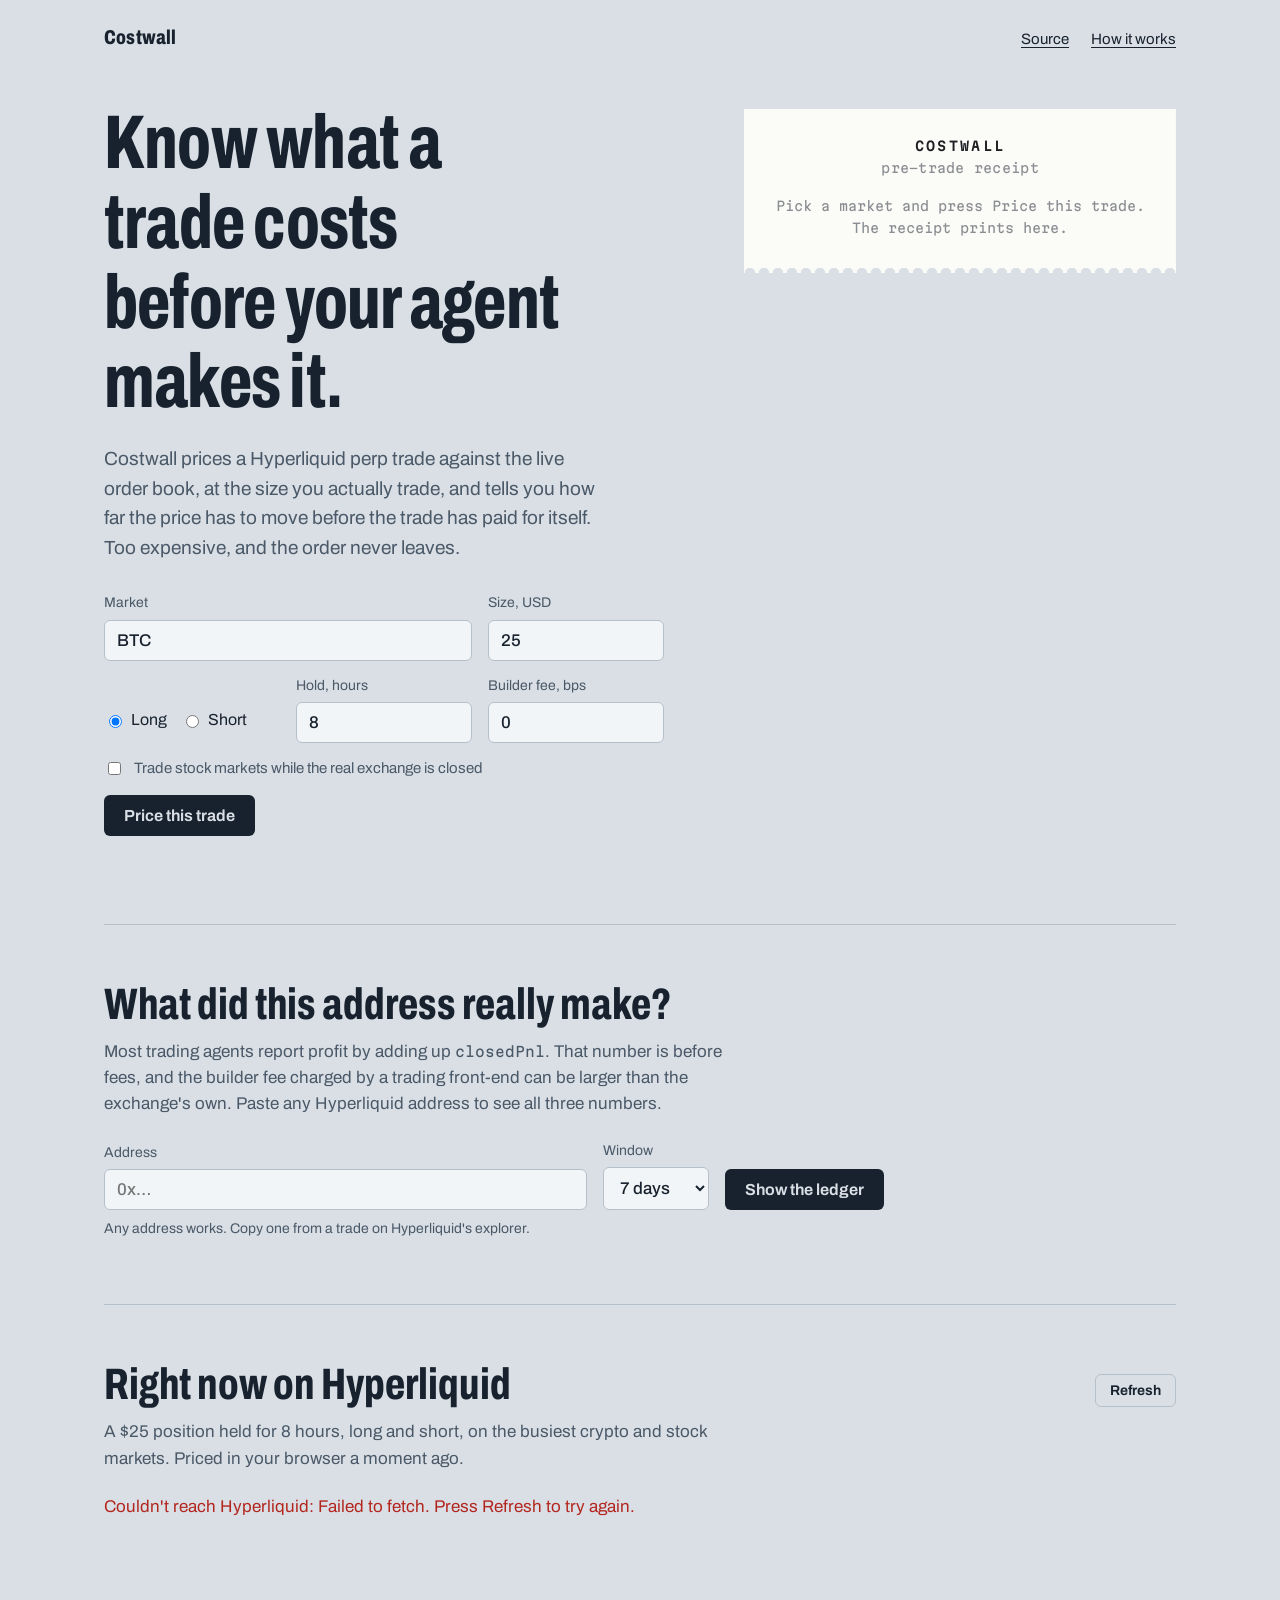
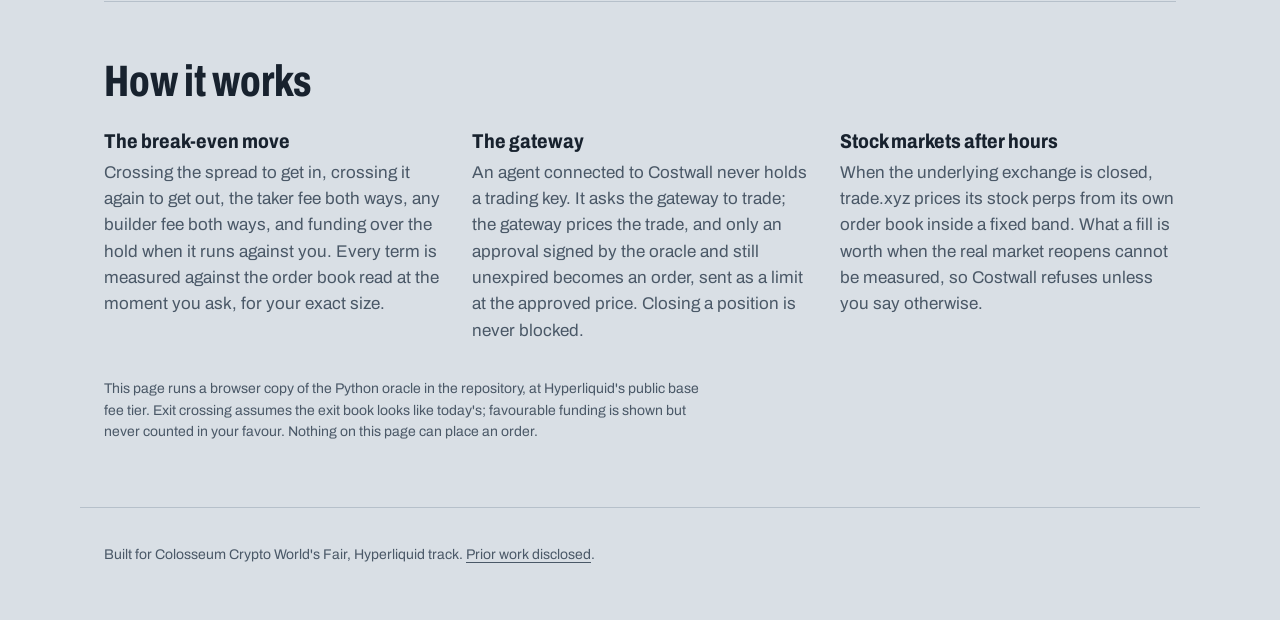
==== docs/index.html @ 40d47704 "feat(site): live pricing receipt, address ledger and market board A static page for GitHub Pages (do" ====
<!doctype html>
<html lang="en">
<head>
<meta charset="utf-8">
<meta name="viewport" content="width=device-width, initial-scale=1">
<title>Costwall</title>
<meta name="description" content="Prices a Hyperliquid trade against the live order book at its real size, and tells you how far price must move before it pays for itself.">
<link rel="preconnect" href="https://fonts.googleapis.com">
<link rel="preconnect" href="https://fonts.gstatic.com" crossorigin>
<link href="https://fonts.googleapis.com/css2?family=Archivo:wdth,wght@62..125,300..800&family=Martian+Mono:wght@400;600&display=swap" rel="stylesheet">
<link rel="stylesheet" href="style.css">
<link rel="icon" href="data:image/svg+xml,%3Csvg xmlns=%22http://www.w3.org/2000/svg%22 viewBox=%220 0 32 32%22%3E%3Crect x=%224%22 y=%223%22 width=%2224%22 height=%2226%22 rx=%221%22 fill=%22%23fbfbf8%22 stroke=%22%2318222e%22 stroke-width=%222%22/%3E%3Cpath d=%22M9 11h14M9 16h14M9 21h8%22 stroke=%22%2318222e%22 stroke-width=%222%22/%3E%3C/svg%3E">
</head>
<body>
<header class="top">
  <span class="brand">Costwall</span>
  <nav>
    <a href="https://github.com/Lawnsonic/costwall">Source</a>
    <a href="#how">How it works</a>
  </nav>
</header>

<main>
  <section class="hero" aria-labelledby="hero-title">
    <div class="pitch">
      <h1 id="hero-title">Know what a trade costs before your agent makes it.</h1>
      <p class="lede">Costwall prices a Hyperliquid perp trade against the live order book, at the size you actually trade, and tells you how far the price has to move before the trade has paid for itself. Too expensive, and the order never leaves.</p>

      <form id="price-form" class="form" autocomplete="off">
        <label class="field wide">
          <span>Market</span>
          <input id="coin" list="coins" value="BTC" required spellcheck="false">
          <datalist id="coins"></datalist>
        </label>
        <label class="field">
          <span>Size, USD</span>
          <input id="notional" type="number" min="10" step="1" value="25" required>
        </label>
        <fieldset class="field side">
          <legend>Direction</legend>
          <label><input type="radio" name="side" value="BUY" checked> Long</label>
          <label><input type="radio" name="side" value="SELL"> Short</label>
        </fieldset>
        <label class="field">
          <span>Hold, hours</span>
          <input id="hold" type="number" min="0" step="1" value="8">
        </label>
        <label class="field">
          <span>Builder fee, bps</span>
          <input id="builder" type="number" min="0" max="10" step="0.5" value="0">
        </label>
        <label class="check">
          <input id="accept-internal" type="checkbox">
          Trade stock markets while the real exchange is closed
        </label>
        <button type="submit" id="price-btn">Price this trade</button>
      </form>
    </div>

    <div class="receipt-wrap" aria-live="polite">
      <article id="receipt" class="receipt" data-state="idle">
        <p class="r-head">COSTWALL<br><span>pre-trade receipt</span></p>
        <p class="r-idle">Pick a market and press Price this trade. The receipt prints here.</p>
      </article>
    </div>
  </section>

  <section class="ledger" aria-labelledby="ledger-title">
    <h2 id="ledger-title">What did this address really make?</h2>
    <p class="section-lede">Most trading agents report profit by adding up <code>closedPnl</code>. That number is before fees, and the builder fee charged by a trading front-end can be larger than the exchange's own. Paste any Hyperliquid address to see all three numbers.</p>
    <form id="ledger-form" class="ledger-form" autocomplete="off">
      <label class="field grow">
        <span>Address</span>
        <input id="address" placeholder="0x…" pattern="^0x[0-9a-fA-F]{40}$" required spellcheck="false">
      </label>
      <label class="field">
        <span>Window</span>
        <select id="days">
          <option value="1">1 day</option>
          <option value="3">3 days</option>
          <option value="7" selected>7 days</option>
          <option value="30">30 days</option>
        </select>
      </label>
      <button type="submit" id="ledger-btn">Show the ledger</button>
    </form>
    <p class="hint">Any address works. Copy one from a trade on Hyperliquid's explorer.</p>
    <div id="ledger-out" aria-live="polite"></div>
  </section>

  <section class="board" aria-labelledby="board-title">
    <div class="board-head">
      <h2 id="board-title">Right now on Hyperliquid</h2>
      <button id="board-btn" class="quiet">Refresh</button>
    </div>
    <p class="section-lede">A $25 position held for 8 hours, long and short, on the busiest crypto and stock markets. Priced in your browser a moment ago.</p>
    <div id="board-out" aria-live="polite"><p class="muted">Loading the order books…</p></div>
  </section>

  <section id="how" class="how" aria-labelledby="how-title">
    <h2 id="how-title">How it works</h2>
    <div class="how-grid">
      <div>
        <h3>The break-even move</h3>
        <p>Crossing the spread to get in, crossing it again to get out, the taker fee both ways, any builder fee both ways, and funding over the hold when it runs against you. Every term is measured against the order book read at the moment you ask, for your exact size.</p>
      </div>
      <div>
        <h3>The gateway</h3>
        <p>An agent connected to Costwall never holds a trading key. It asks the gateway to trade; the gateway prices the trade, and only an approval signed by the oracle and still unexpired becomes an order, sent as a limit at the approved price. Closing a position is never blocked.</p>
      </div>
      <div>
        <h3>Stock markets after hours</h3>
        <p>When the underlying exchange is closed, trade.xyz prices its stock perps from its own order book inside a fixed band. What a fill is worth when the real market reopens cannot be measured, so Costwall refuses unless you say otherwise.</p>
      </div>
    </div>
    <p class="fine">This page runs a browser copy of the Python oracle in the repository, at Hyperliquid's public base fee tier. Exit crossing assumes the exit book looks like today's; favourable funding is shown but never counted in your favour. Nothing on this page can place an order.</p>
  </section>
</main>

<footer class="foot">
  <p>Built for Colosseum Crypto World's Fair, Hyperliquid track. <a href="https://github.com/Lawnsonic/costwall/blob/main/PRIOR_WORK.md">Prior work disclosed</a>.</p>
</footer>

<script src="app.js"></script>
</body>
</html>
---- docs/style.css ----
:root {
  --page: #d9dfe5;
  --ink: #18222e;
  --ink-soft: #4a5867;
  --rule: #b6c0ca;
  --paper: #fbfbf8;
  --paper-ink: #1d1f22;
  --paper-faint: #8a8d91;
  --stamp-ok: #1e6b57;
  --stamp-no: #b3261e;
  --field: #f2f5f7;
  --focus: #1f5fbf;
  --sans: "Archivo", system-ui, sans-serif;
  --mono: "Martian Mono", ui-monospace, monospace;
}

@media (prefers-color-scheme: dark) {
  :root:not([data-theme="light"]) {
    --page: #1a2129;
    --ink: #e4e9ee;
    --ink-soft: #a3afbb;
    --rule: #3a4653;
    --field: #232c36;
    --focus: #7fb0ff;
  }
}
:root[data-theme="dark"] {
  --page: #1a2129;
  --ink: #e4e9ee;
  --ink-soft: #a3afbb;
  --rule: #3a4653;
  --field: #232c36;
  --focus: #7fb0ff;
}

* { box-sizing: border-box; }

body {
  margin: 0;
  background: var(--page);
  color: var(--ink);
  font-family: var(--sans);
  font-size: 17px;
  line-height: 1.55;
  font-variation-settings: "wdth" 100;
}

a { color: inherit; text-underline-offset: 3px; }
code { font-family: var(--mono); font-size: 0.82em; }
:focus-visible { outline: 3px solid var(--focus); outline-offset: 2px; }

.top, main, .foot { max-width: 1120px; margin: 0 auto; padding: 0 24px; }

.top {
  display: flex; justify-content: space-between; align-items: baseline;
  padding-top: 22px; padding-bottom: 22px;
}
.brand { font-weight: 800; font-size: 20px; font-variation-settings: "wdth" 75; letter-spacing: 0.01em; }
.top nav { display: flex; gap: 22px; font-size: 15px; }

h1, h2, h3 { margin: 0; font-weight: 750; line-height: 1.05; }
h1 {
  font-size: clamp(40px, 6.2vw, 76px);
  font-variation-settings: "wdth" 68;
  letter-spacing: -0.01em;
  max-width: 13.5ch;
}
h2 { font-size: clamp(30px, 3.6vw, 44px); font-variation-settings: "wdth" 72; }
h3 { font-size: 20px; font-variation-settings: "wdth" 85; margin-bottom: 8px; }

.lede { font-size: 19px; color: var(--ink-soft); max-width: 46ch; margin: 22px 0 30px; }
.section-lede { color: var(--ink-soft); max-width: 62ch; margin: 12px 0 22px; }
.muted, .hint { color: var(--ink-soft); }
.hint { font-size: 14px; margin: 8px 0 0; }

/* ---------- hero ---------- */
.hero {
  display: grid; grid-template-columns: minmax(0, 1.15fr) minmax(300px, 0.85fr);
  gap: 56px; align-items: start; padding: 28px 0 88px;
}

.form { display: grid; grid-template-columns: repeat(3, minmax(0, 1fr)); gap: 14px 16px; max-width: 560px; }
.field { display: flex; flex-direction: column; gap: 6px; font-size: 14px; color: var(--ink-soft); border: 0; padding: 0; margin: 0; min-width: 0; }
.field.wide { grid-column: span 2; }
.field input, .field select {
  font: 500 17px var(--sans); color: var(--ink);
  background: var(--field); border: 1px solid var(--rule); border-radius: 6px;
  padding: 10px 12px; width: 100%;
}
.field.side { flex-direction: row; flex-wrap: wrap; gap: 4px 14px; align-items: center; padding-top: 22px; }
.field.side legend { position: absolute; width: 1px; height: 1px; overflow: hidden; clip: rect(0 0 0 0); }
.field.side label { color: var(--ink); font-size: 16px; display: flex; gap: 6px; align-items: center; }
.check { grid-column: 1 / -1; display: flex; gap: 10px; align-items: center; font-size: 15px; color: var(--ink-soft); }

button {
  font: 650 16px var(--sans); color: var(--page); background: var(--ink);
  border: 0; border-radius: 6px; padding: 12px 20px; cursor: pointer;
  justify-self: start;
}
button[disabled] { opacity: 0.55; cursor: progress; }
button.quiet { background: transparent; color: var(--ink); border: 1px solid var(--rule); padding: 8px 14px; font-size: 14px; }
.form button { grid-column: 1 / -1; }

/* ---------- receipt (the one loud thing) ---------- */
.receipt-wrap { position: relative; padding-top: 6px; }
.receipt {
  position: relative;
  background: var(--paper); color: var(--paper-ink);
  font-family: var(--mono); font-size: 13px; line-height: 1.7;
  padding: 26px 24px 34px;
  box-shadow: 0 1px 0 rgba(24, 34, 46, 0.08), 0 18px 30px -18px rgba(24, 34, 46, 0.45);
  --tooth: 9px;
  -webkit-mask: radial-gradient(circle at 50% 100%, transparent 5px, #000 5.5px) bottom / 14px var(--tooth) repeat-x,
                linear-gradient(#000, #000) top / 100% calc(100% - var(--tooth) + 1px) no-repeat;
          mask: radial-gradient(circle at 50% 100%, transparent 5px, #000 5.5px) bottom / 14px var(--tooth) repeat-x,
                linear-gradient(#000, #000) top / 100% calc(100% - var(--tooth) + 1px) no-repeat;
}
.receipt.printing { animation: feed 520ms steps(8, end); transform-origin: top; }
@keyframes feed { from { clip-path: inset(0 0 100% 0); } to { clip-path: inset(0 0 0 0); } }
@media (prefers-reduced-motion: reduce) { .receipt.printing { animation: none; } }

.r-head { text-align: center; font-weight: 600; letter-spacing: 0.18em; margin: 0 0 16px; }
.r-head span { letter-spacing: 0.02em; font-weight: 400; color: var(--paper-faint); }
.r-idle { color: var(--paper-faint); margin: 0; text-align: center; }
.r-meta { margin: 0 0 12px; }
.r-rule { border: 0; border-top: 1px dashed var(--paper-faint); margin: 12px 0; }
.r-line { display: flex; justify-content: space-between; gap: 12px; }
.r-line .v { white-space: nowrap; }
.r-line.dim { color: var(--paper-faint); }
.r-total { font-weight: 600; font-size: 15px; }
.r-big { font-size: 34px; font-weight: 600; line-height: 1.1; margin: 4px 0 2px; letter-spacing: -0.02em; }
.r-note { color: var(--paper-faint); font-size: 11.5px; margin: 10px 0 0; line-height: 1.55; }
.r-why { margin: 10px 0 0; }

.stamp {
  position: absolute; right: 18px; top: 92px;
  font-family: var(--sans); font-weight: 800; font-size: 22px;
  font-variation-settings: "wdth" 80; letter-spacing: 0.06em;
  padding: 4px 12px; border: 3px solid currentColor; border-radius: 4px;
  transform: rotate(-9deg); opacity: 0.86; mix-blend-mode: multiply;
}
.stamp.ok { color: var(--stamp-ok); }
.stamp.no { color: var(--stamp-no); }

/* ---------- ledger ---------- */
.ledger, .board, .how { border-top: 1px solid var(--rule); padding: 56px 0 64px; }
.ledger-form { display: flex; flex-wrap: wrap; gap: 14px 16px; align-items: end; max-width: 780px; }
.field.grow { flex: 1 1 320px; }

.trio { display: grid; grid-template-columns: repeat(3, minmax(0, 1fr)); gap: 16px; margin: 30px 0 26px; max-width: 900px; }
.trio > div { border-left: 3px solid var(--rule); padding: 2px 0 2px 14px; }
.trio > div.truth { border-left-color: var(--ink); }
.trio .k { font-size: 14px; color: var(--ink-soft); }
.trio .n { font-size: clamp(26px, 3.2vw, 38px); font-weight: 750; font-variation-settings: "wdth" 75; font-variant-numeric: tabular-nums; }

.fall { max-width: 900px; margin: 6px 0 18px; }
.fall-row { display: grid; grid-template-columns: 190px minmax(0, 1fr) 110px; gap: 14px; align-items: center; padding: 5px 0; font-size: 15px; }
.fall-track { position: relative; height: 22px; }
.fall-zero { position: absolute; top: -4px; bottom: -4px; width: 1px; background: var(--ink-soft); }
.fall-bar { position: absolute; top: 0; height: 100%; border-radius: 2px; min-width: 2px; }
.fall-bar.neg { background: var(--stamp-no); }
.fall-bar.pos { background: var(--stamp-ok); }
.fall-bar.total { background: var(--ink); }
.fall-val { text-align: right; font-variant-numeric: tabular-nums; }

details.coins { margin-top: 18px; max-width: 900px; }
details.coins summary { cursor: pointer; color: var(--ink-soft); }

table { border-collapse: collapse; width: 100%; font-size: 15px; font-variant-numeric: tabular-nums; }
th { text-align: left; font-weight: 600; color: var(--ink-soft); font-size: 13px; padding: 8px 10px; border-bottom: 1px solid var(--rule); }
td { padding: 8px 10px; border-bottom: 1px solid var(--rule); vertical-align: top; }
td.num, th.num { text-align: right; }
.table-scroll { overflow-x: auto; }

/* ---------- board ---------- */
.board-head { display: flex; justify-content: space-between; align-items: end; gap: 16px; }
.summary { margin: 0 0 16px; font-size: 16px; }
.cell-ok { color: var(--ink); }
.cell-ok b { font-weight: 650; }
.cell-no { color: var(--stamp-no); }
@media (prefers-color-scheme: dark) { :root:not([data-theme="light"]) .cell-no { color: #ff8a80; } }
.sub { display: block; font-size: 13px; color: var(--ink-soft); }

/* ---------- how ---------- */
.how-grid { display: grid; grid-template-columns: repeat(3, minmax(0, 1fr)); gap: 32px; margin-top: 26px; }
.how-grid p { color: var(--ink-soft); margin: 0; }
.fine { font-size: 14px; color: var(--ink-soft); max-width: 75ch; margin: 34px 0 0; }

.foot { border-top: 1px solid var(--rule); padding-top: 22px; padding-bottom: 40px; font-size: 14px; color: var(--ink-soft); }
.error { color: var(--stamp-no); }

@media (max-width: 860px) {
  .hero { grid-template-columns: 1fr; gap: 36px; padding-bottom: 60px; }
  .how-grid, .trio { grid-template-columns: 1fr; }
  .fall-row { grid-template-columns: 120px minmax(0, 1fr) 92px; font-size: 14px; }
}
@media (max-width: 520px) {
  .top, main, .foot { padding: 0 16px; }
  .top { padding-top: 18px; padding-bottom: 18px; }
  .form { grid-template-columns: 1fr 1fr; }
  .field.wide { grid-column: 1 / -1; }
  .stamp { top: 84px; font-size: 18px; }
}
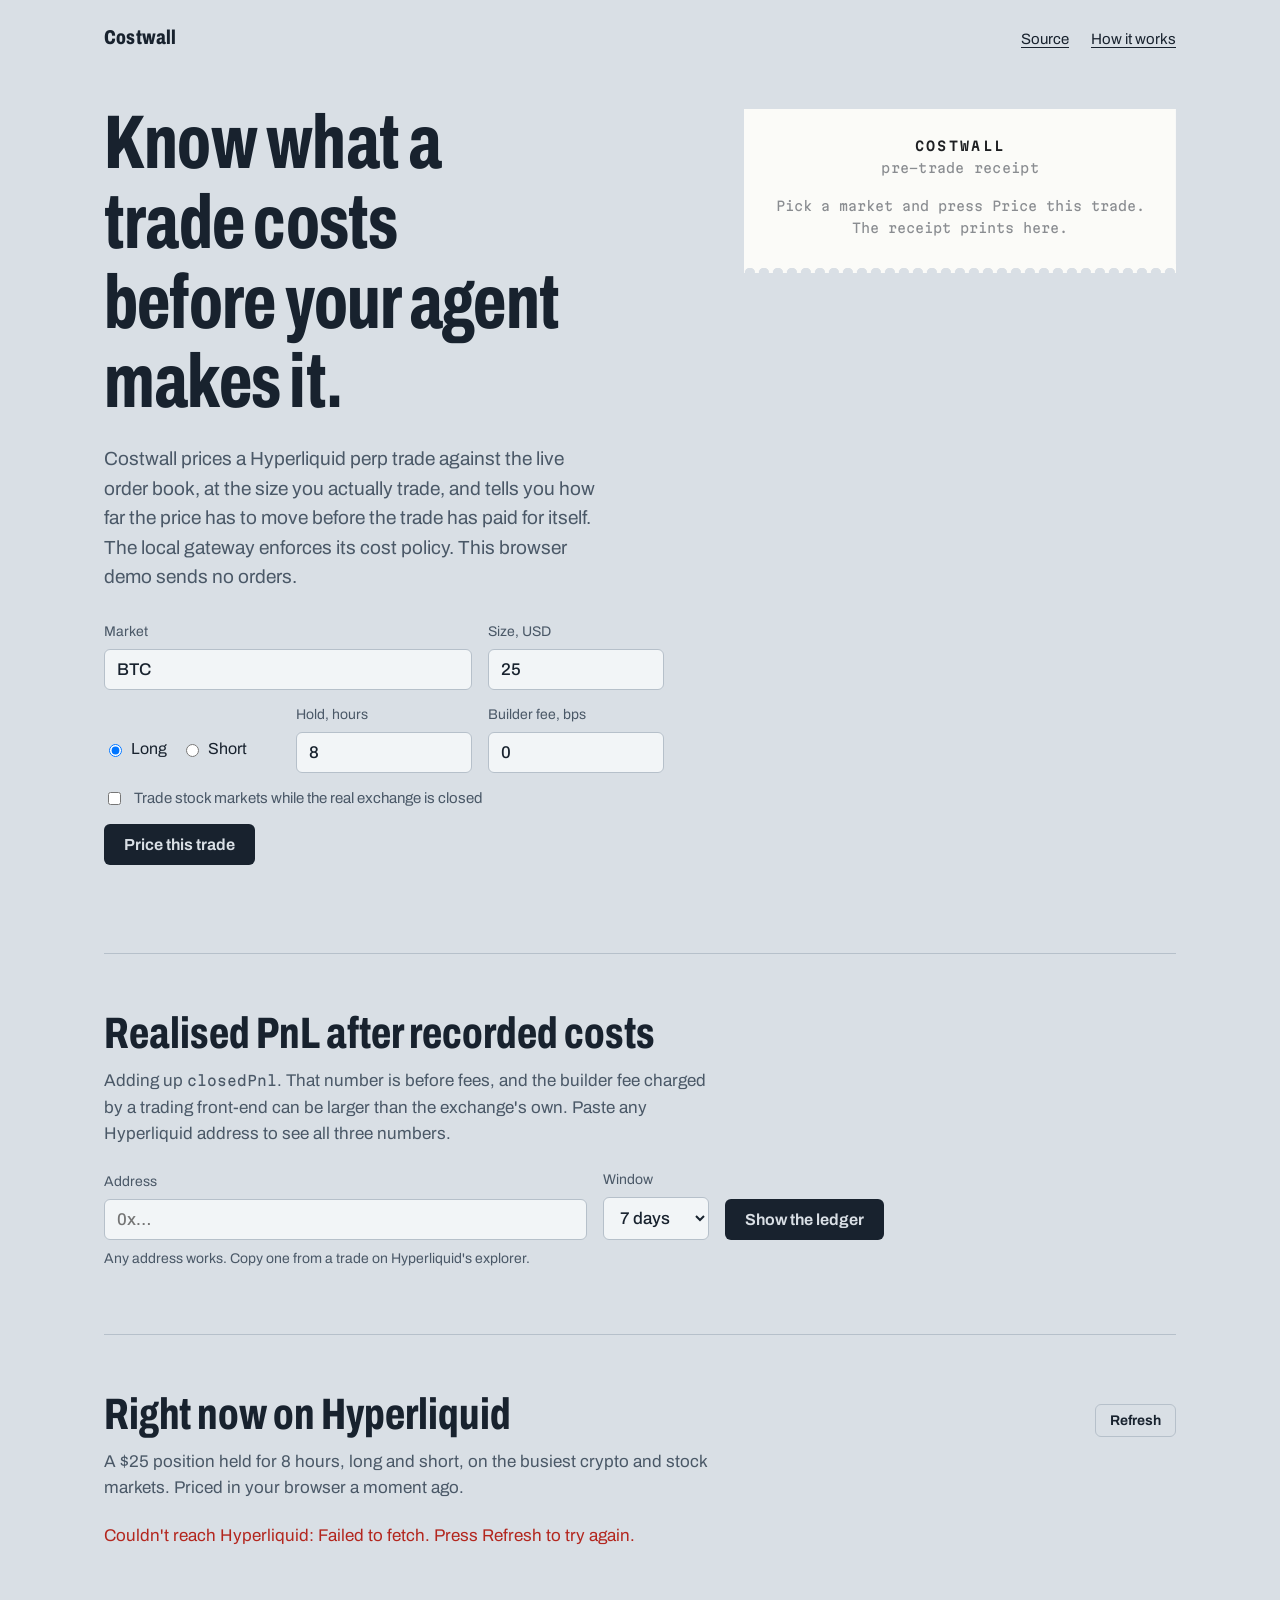
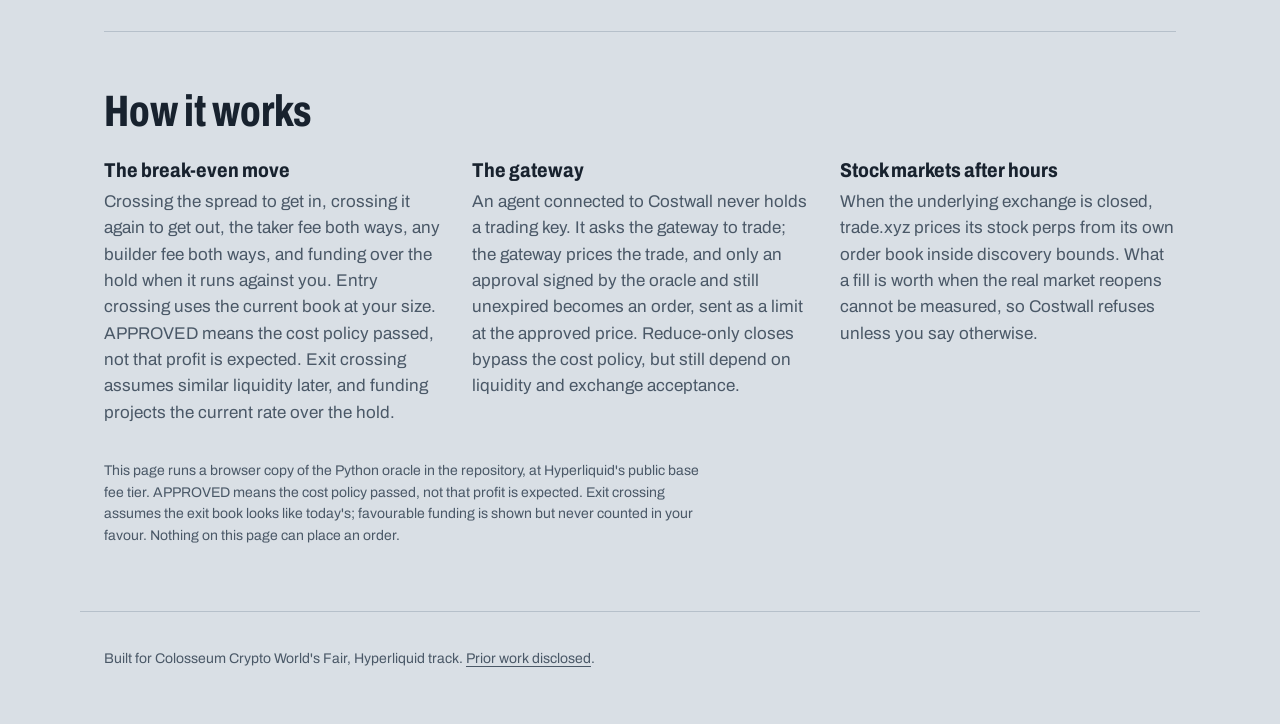
==== commit 7169d2a5: "docs: prepare verified recording and submission kit; clarify estimates" ====
--- a/docs/index.html
+++ b/docs/index.html
@@ -24,7 +24,7 @@
   <section class="hero" aria-labelledby="hero-title">
     <div class="pitch">
       <h1 id="hero-title">Know what a trade costs before your agent makes it.</h1>
-      <p class="lede">Costwall prices a Hyperliquid perp trade against the live order book, at the size you actually trade, and tells you how far the price has to move before the trade has paid for itself. Too expensive, and the order never leaves.</p>
+      <p class="lede">Costwall prices a Hyperliquid perp trade against the live order book, at the size you actually trade, and tells you how far the price has to move before the trade has paid for itself. The local gateway enforces its cost policy. This browser demo sends no orders.</p>
 
       <form id="price-form" class="form" autocomplete="off">
         <label class="field wide">
@@ -66,8 +66,8 @@
   </section>
 
   <section class="ledger" aria-labelledby="ledger-title">
-    <h2 id="ledger-title">What did this address really make?</h2>
-    <p class="section-lede">Most trading agents report profit by adding up <code>closedPnl</code>. That number is before fees, and the builder fee charged by a trading front-end can be larger than the exchange's own. Paste any Hyperliquid address to see all three numbers.</p>
+    <h2 id="ledger-title">Realised PnL after recorded costs</h2>
+    <p class="section-lede">Adding up <code>closedPnl</code>. That number is before fees, and the builder fee charged by a trading front-end can be larger than the exchange's own. Paste any Hyperliquid address to see all three numbers.</p>
     <form id="ledger-form" class="ledger-form" autocomplete="off">
       <label class="field grow">
         <span>Address</span>
@@ -102,18 +102,18 @@
     <div class="how-grid">
       <div>
         <h3>The break-even move</h3>
-        <p>Crossing the spread to get in, crossing it again to get out, the taker fee both ways, any builder fee both ways, and funding over the hold when it runs against you. Every term is measured against the order book read at the moment you ask, for your exact size.</p>
+        <p>Crossing the spread to get in, crossing it again to get out, the taker fee both ways, any builder fee both ways, and funding over the hold when it runs against you. Entry crossing uses the current book at your size. APPROVED means the cost policy passed, not that profit is expected. Exit crossing assumes similar liquidity later, and funding projects the current rate over the hold.</p>
       </div>
       <div>
         <h3>The gateway</h3>
-        <p>An agent connected to Costwall never holds a trading key. It asks the gateway to trade; the gateway prices the trade, and only an approval signed by the oracle and still unexpired becomes an order, sent as a limit at the approved price. Closing a position is never blocked.</p>
+        <p>An agent connected to Costwall never holds a trading key. It asks the gateway to trade; the gateway prices the trade, and only an approval signed by the oracle and still unexpired becomes an order, sent as a limit at the approved price. Reduce-only closes bypass the cost policy, but still depend on liquidity and exchange acceptance.</p>
       </div>
       <div>
         <h3>Stock markets after hours</h3>
-        <p>When the underlying exchange is closed, trade.xyz prices its stock perps from its own order book inside a fixed band. What a fill is worth when the real market reopens cannot be measured, so Costwall refuses unless you say otherwise.</p>
+        <p>When the underlying exchange is closed, trade.xyz prices its stock perps from its own order book inside discovery bounds. What a fill is worth when the real market reopens cannot be measured, so Costwall refuses unless you say otherwise.</p>
       </div>
     </div>
-    <p class="fine">This page runs a browser copy of the Python oracle in the repository, at Hyperliquid's public base fee tier. Exit crossing assumes the exit book looks like today's; favourable funding is shown but never counted in your favour. Nothing on this page can place an order.</p>
+    <p class="fine">This page runs a browser copy of the Python oracle in the repository, at Hyperliquid's public base fee tier. APPROVED means the cost policy passed, not that profit is expected. Exit crossing assumes the exit book looks like today's; favourable funding is shown but never counted in your favour. Nothing on this page can place an order.</p>
   </section>
 </main>
 
